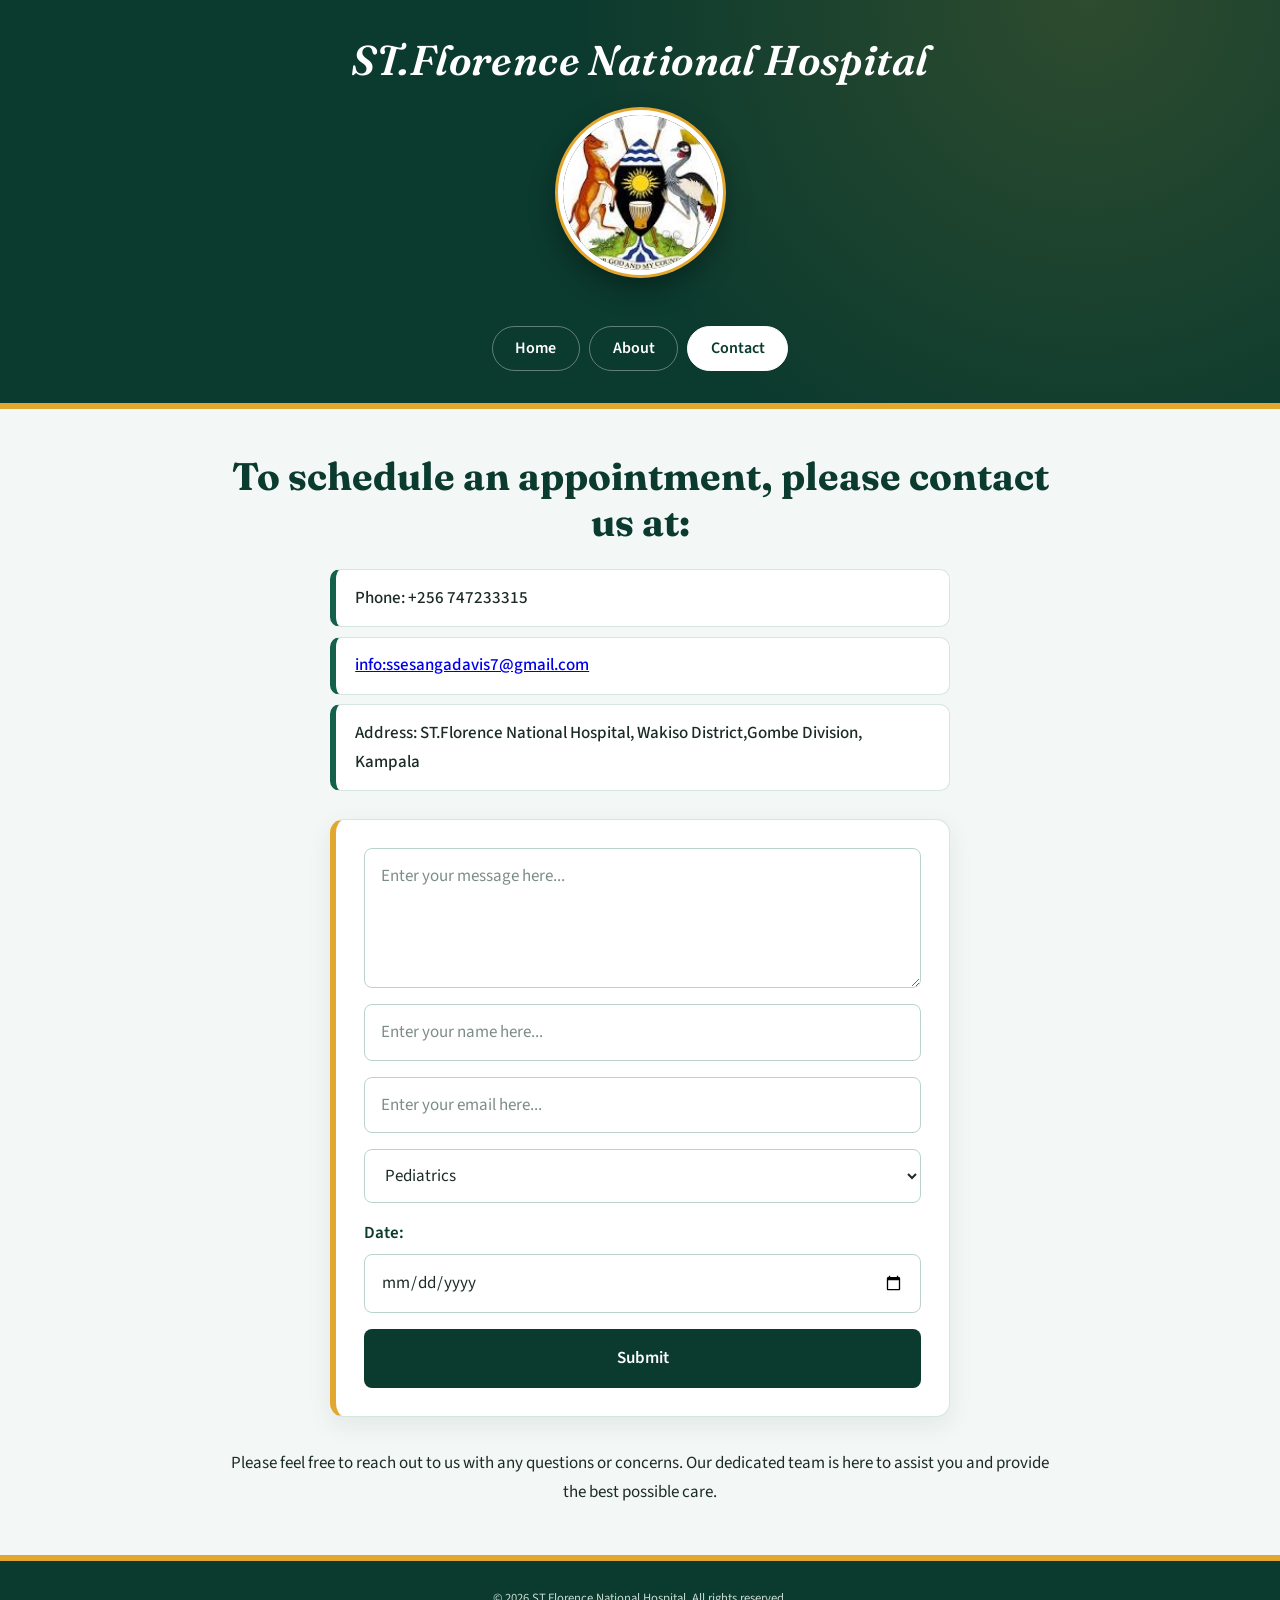
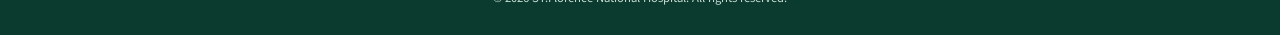
==== contact.html @ 91bd2b86 "Add files via upload" ====
<!DOCTYPE html>
<html lang="en">

<head>
    <meta charset="UTF-8">
    <meta name="viewport" content="width=device-width, initial-scale=1.0">
    <a href="index.html"></a>
    <link href="style.css" rel="stylesheet">
    <title>Contact ST.Florence National Hospital</title>
</head>

<body>
    <center>
        <h1>ST.Florence National Hospital</h1>
        <img src="logo.jpg" alt="ST.Florence National Hospital Logo" width="200" height="200"><br><br>
        <nav>

            <a href="index.html">Home</a>|
            <a href="about.html">About</a>|
            <a href="contact.html">Contact</a>

        </nav>


    </center>
    <h2>To schedule an appointment, please contact us at:</h2>
    <p>Phone: +256 747233315</p>
    <p><a href="mailto:info:ssesangadavis7@gmail.com">info:ssesangadavis7@gmail.com</a></p>
    <p>Address: ST.Florence National Hospital, Wakiso District,Gombe Division, Kampala</p>
    <form action="" method="POST">
        <textarea name="message" placeholder="Enter your message here..." required></textarea><br><br>

        <input type="text" name="name" placeholder="Enter your name here..." required><br><br>
        <input type="email" name="email" placeholder="Enter your email here..." required><br><br>

        <select name="department" id="department">
        <option value="Pediatrics">Pediatrics</option>
        <option value="Obstetrics and Gynecology">Obstetrics and Gynecology</option>
        <option value="Surgery">Surgery</option>
        <option value="Emergency Care">Emergency Care</option>
        <option value="Laboratory Services">Laboratory Services</option>
        <option value="Pharmacy Services">Pharmacy Services</option>
    </select>

        <label for="Date">Date:</label>
        <input type="date" id="Date" name="Date" required><br><br>

        <button type="submit">Submit</button><br><br>
    </form>
    <p>Please feel free to reach out to us with any questions or concerns. Our dedicated team is here to assist you and provide the best possible care.</p>
    <p><small>&copy; 2026 ST.Florence National Hospital. All rights reserved.</small></p>
</body>

</html>
---- style.css ----
@import url("https://fonts.googleapis.com/css2?family=Fraunces:ital,opsz,wght@0,9..144,500;0,9..144,700;1,9..144,600&family=Source+Sans+3:wght@400;500;600&display=swap");
:root {
    --green-900: #0b3a2e;
    --green-700: #14604a;
    --green-100: #e3f1ec;
    --gold: #e3a72f;
    --ink: #1c2b27;
    --muted: #51625c;
    --page: #f3f7f5;
    --white: #ffffff;
    --serif: "Fraunces", Georgia, "Times New Roman", serif;
    --sans: "Source Sans 3", "Segoe UI", Roboto, Arial, sans-serif;
}

*,
*::before,
*::after {
    box-sizing: border-box;
}

body {
    margin: 0;
    font-family: var(--sans);
    font-size: 1.0625rem;
    line-height: 1.7;
    color: var(--ink);
    background: var(--page);
    -webkit-font-smoothing: antialiased;
}


/* ---------- Header (the <center> block) ---------- */

body>center {
    display: block;
    padding: 2.25rem 1rem 1.75rem;
    background: radial-gradient(circle at 85% 0%, rgba(227, 167, 47, 0.16), transparent 45%), var(--green-900);
    border-bottom: 6px solid var(--gold);
    color: var(--white);
}

body>center i {
    font-style: normal;
}

body>center h1 {
    margin: 0 auto 1.5rem;
    max-width: 22ch;
    font-family: var(--serif);
    font-style: italic;
    font-weight: 600;
    font-size: clamp(1.6rem, 5.5vw, 2.6rem);
    line-height: 1.2;
    letter-spacing: 0.01em;
    color: var(--white);
}

body>center img {
    width: clamp(110px, 26vw, 165px);
    height: clamp(110px, 26vw, 165px);
    object-fit: cover;
    border-radius: 50%;
    border: 5px solid var(--white);
    background: var(--white);
    box-shadow: 0 0 0 3px var(--gold), 0 12px 28px rgba(0, 0, 0, 0.35);
}


/* Navigation: the "|" separators are hidden, links become pills */

nav {
    font-size: 0;
    color: transparent;
    margin-top: 0.5rem;
}

nav a {
    display: inline-block;
    margin: 0.25rem 0.3rem;
    padding: 0.5rem 1.4rem;
    font-family: var(--sans);
    font-size: 1rem;
    font-weight: 600;
    color: var(--white);
    text-decoration: none;
    border: 1.5px solid rgba(255, 255, 255, 0.35);
    border-radius: 999px;
    transition: background 0.2s, color 0.2s, border-color 0.2s;
}

nav a:hover,
nav a:focus-visible {
    background: var(--gold);
    border-color: var(--gold);
    color: var(--green-900);
    outline: none;
}


/* Active page: Home on the index page, Contact on the page with a form */

body:not(:has(form)) nav a[href="index.html"],
body:has(form) nav a[href="contact.html"] {
    background: var(--white);
    border-color: var(--white);
    color: var(--green-900);
}


/* ---------- Page content column ---------- */

body> :not(center) {
    width: min(calc(100% - 2rem), 820px);
    margin-left: auto;
    margin-right: auto;
}

body>p {
    text-align: center;
    margin-top: 0;
    margin-bottom: 1.1rem;
}


/* Remove the empty paragraphs the browser creates from stray </p> tags */

p:empty {
    display: none;
}


/* ---------- Hero ---------- */

body>h2 {
    margin-top: 2.75rem;
    margin-bottom: 0.4rem;
    text-align: center;
    font-family: var(--sans);
    font-size: clamp(0.95rem, 2.6vw, 1.15rem);
    font-weight: 600;
    letter-spacing: 0.04em;
    color: var(--green-700);
}

body>h2 hero {
    display: block;
}

.hero-title {
    margin-top: 0;
    margin-bottom: 1.25rem;
    text-align: center;
    font-family: var(--serif);
    font-weight: 700;
    font-size: clamp(2.4rem, 8vw, 4.25rem);
    line-height: 1.08;
    letter-spacing: -0.01em;
    color: var(--green-900);
    animation: rise 0.7s ease-out both;
}

body>p.hero-description {
    width: min(calc(100% - 2rem), 660px);
    font-size: 1.2rem;
    color: var(--muted);
}


/* ---------- Photo ---------- */

body>img {
    display: block;
    width: min(calc(100% - 2rem), 560px);
    height: auto;
    aspect-ratio: 4 / 3;
    object-fit: cover;
    margin-top: 1.75rem;
    margin-bottom: 1.75rem;
    border-radius: 6px 28px 6px 28px;
    border: 6px solid var(--white);
    box-shadow: 0 14px 34px rgba(11, 58, 46, 0.22);
}


/* ---------- Opening hours + map card ---------- */

body>p:has(marquee) {
    margin-top: 2rem;
    padding: 1.5rem 1.5rem 1.25rem;
    background: var(--white);
    border: 1px solid #d5e6df;
    border-left: 6px solid var(--gold);
    border-radius: 14px;
    font-weight: 500;
    box-shadow: 0 8px 24px rgba(11, 58, 46, 0.08);
}

marquee {
    display: block;
    margin: 1.25rem 0 1rem;
    padding: 0.2rem 0;
    background: var(--green-100);
    border-radius: 8px;
}

marquee h2 {
    margin: 0;
    font-family: var(--serif);
    font-size: 1.2rem;
    font-weight: 600;
    color: var(--green-900);
}

iframe {
    display: block;
    width: 100%;
    max-width: 100%;
    height: clamp(280px, 52vw, 420px);
    margin: 0 auto 0.5rem;
    border-radius: 10px;
}


/* ---------- Contact page ---------- */


/* Page heading (only the page that has a form) */

body>h2:has(~form) {
    margin-top: 2.75rem;
    margin-bottom: 1.5rem;
    font-family: var(--serif);
    font-size: clamp(1.6rem, 5vw, 2.4rem);
    font-weight: 700;
    line-height: 1.2;
    letter-spacing: 0;
    color: var(--green-900);
}


/* Phone, email and address rows */

body>p:has(+form),
body>p:has(+p+form),
body>p:has(+p+p+form) {
    width: min(calc(100% - 2rem), 620px);
    margin-bottom: 0.6rem;
    padding: 0.85rem 1.2rem;
    text-align: left;
    font-weight: 500;
    background: var(--white);
    border: 1px solid #d5e6df;
    border-left: 6px solid var(--green-700);
    border-radius: 10px;
    overflow-wrap: anywhere;
}


/* Appointment form */

body>form {
    width: min(calc(100% - 2rem), 620px);
    margin-top: 1.75rem;
    margin-bottom: 2rem;
    padding: 1.75rem;
    background: var(--white);
    border: 1px solid #d5e6df;
    border-left: 6px solid var(--gold);
    border-radius: 14px;
    box-shadow: 0 8px 24px rgba(11, 58, 46, 0.08);
}


/* The <br> tags in the form are replaced by spacing */

form br {
    display: none;
}

form textarea,
form input,
form select {
    display: block;
    width: 100%;
    margin-bottom: 1rem;
    padding: 0.8rem 1rem;
    font: inherit;
    color: var(--ink);
    background: var(--white);
    border: 1.5px solid #bcd3ca;
    border-radius: 8px;
    transition: border-color 0.2s, box-shadow 0.2s;
}

form textarea {
    min-height: 140px;
    resize: vertical;
}

form ::placeholder {
    color: #7c8d87;
}

form textarea:focus,
form input:focus,
form select:focus {
    outline: none;
    border-color: var(--green-700);
    box-shadow: 0 0 0 4px rgba(20, 96, 74, 0.18);
}

form label {
    display: block;
    margin-bottom: 0.4rem;
    font-weight: 600;
    color: var(--green-900);
}

form button {
    display: block;
    width: 100%;
    margin-top: 0.5rem;
    padding: 0.95rem 1.5rem;
    font: inherit;
    font-weight: 600;
    color: var(--white);
    background: var(--green-900);
    border: 0;
    border-radius: 8px;
    cursor: pointer;
    transition: background 0.2s, color 0.2s;
}

form button:hover {
    background: var(--gold);
    color: var(--green-900);
}

form button:focus-visible {
    outline: 3px solid var(--gold);
    outline-offset: 3px;
}


/* ---------- Footer (the copyright line; also styles a real <footer>) ---------- */

footer,
body>p:has(+p:empty),
body>p:has(>small:only-child) {
    width: 100%;
    max-width: none;
    margin-top: 3rem;
    margin-bottom: 0;
    padding: 1.5rem 1rem;
    background: var(--green-900);
    border-top: 6px solid var(--gold);
    color: #c9dcd4;
    font-size: 0.95rem;
    text-align: center;
}


/* ---------- Motion + small screens ---------- */

@keyframes rise {
    from {
        opacity: 0;
        transform: translateY(14px);
    }
    to {
        opacity: 1;
        transform: none;
    }
}

@media (prefers-reduced-motion: reduce) {
    .hero-title {
        animation: none;
    }
    nav a {
        transition: none;
    }
}

@media (max-width: 480px) {
    body {
        font-size: 1rem;
    }
    nav a {
        padding: 0.45rem 1rem;
        margin: 0.2rem;
    }
    body>p:has(marquee) {
        padding: 1.1rem 1rem;
    }
}
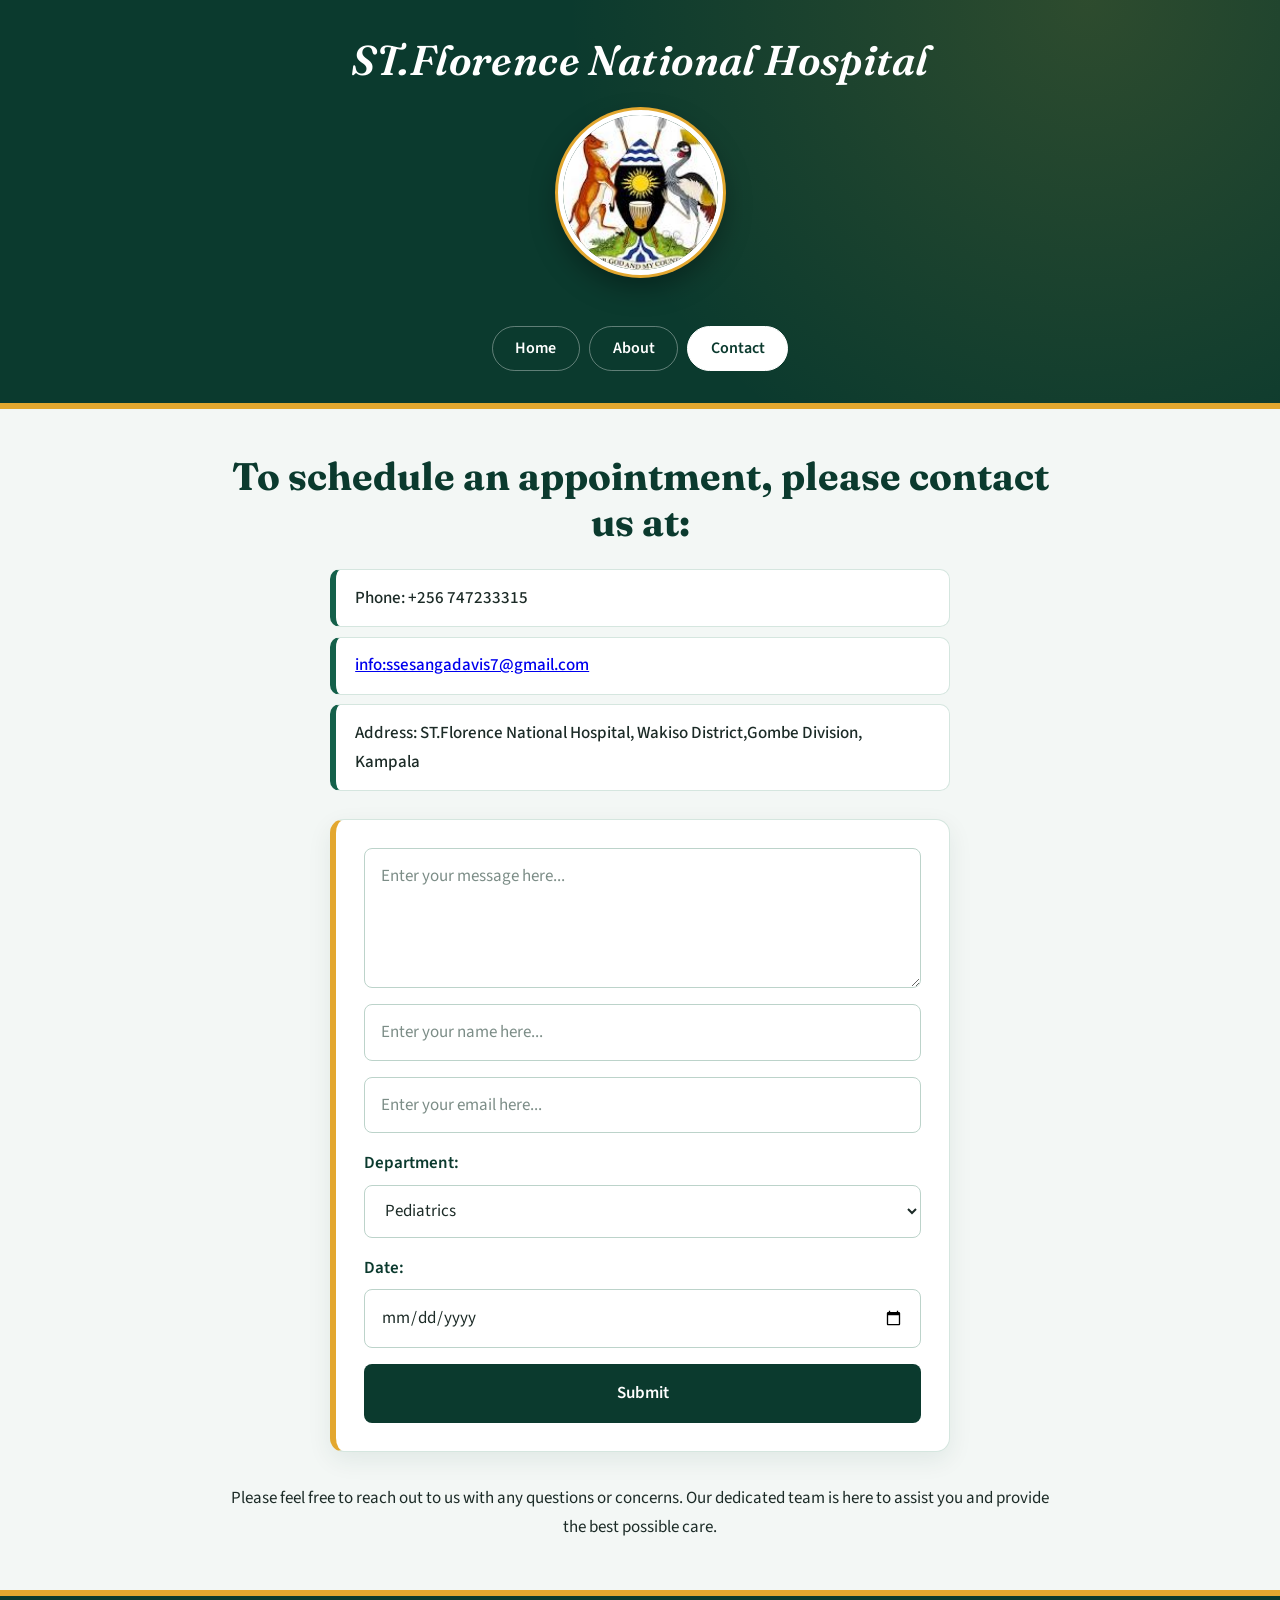
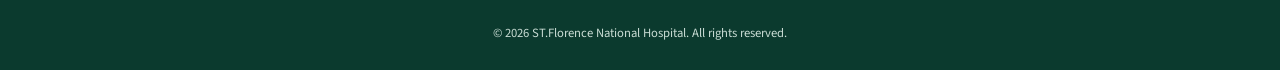
==== commit 705382a3: "Modify contact form for Web3Forms integration Updated form action to use Web3Forms API for message s" ====
--- a/contact.html
+++ b/contact.html
@@ -27,28 +27,34 @@
     <p>Phone: +256 747233315</p>
     <p><a href="mailto:info:ssesangadavis7@gmail.com">info:ssesangadavis7@gmail.com</a></p>
     <p>Address: ST.Florence National Hospital, Wakiso District,Gombe Division, Kampala</p>
-    <form action="" method="POST">
-        <textarea name="message" placeholder="Enter your message here..." required></textarea><br><br>
+    <form action="https://api.web3forms.com/submit" method="POST">
+    <input type="hidden" name="access_key" value="YOUR_ACCESS_KEY">
+    <input type="hidden" name="subject" value="New message from ST.Florence website">
+    <input type="hidden" name="redirect" value="https://ssesangadavis7-gif.github.io/st.florence/index.html">
+    <input type="checkbox" name="botcheck" style="display:none">
 
-        <input type="text" name="name" placeholder="Enter your name here..." required><br><br>
-        <input type="email" name="email" placeholder="Enter your email here..." required><br><br>
+    <textarea name="message" placeholder="Enter your message here..." required></textarea><br><br>
 
-        <select name="department" id="department">
+    <input type="text" name="name" placeholder="Enter your name here..." required><br><br>
+    <input type="email" name="email" placeholder="Enter your email here..." required><br><br>
+
+    <label for="department">Department:</label>
+    <select name="department" id="department">
         <option value="Pediatrics">Pediatrics</option>
         <option value="Obstetrics and Gynecology">Obstetrics and Gynecology</option>
         <option value="Surgery">Surgery</option>
         <option value="Emergency Care">Emergency Care</option>
         <option value="Laboratory Services">Laboratory Services</option>
         <option value="Pharmacy Services">Pharmacy Services</option>
-    </select>
+    </select><br><br>
 
-        <label for="Date">Date:</label>
-        <input type="date" id="Date" name="Date" required><br><br>
+    <label for="Date">Date:</label>
+    <input type="date" id="Date" name="Date" required><br><br>
 
-        <button type="submit">Submit</button><br><br>
-    </form>
+    <button type="submit">Submit</button><br><br>
+</form>
     <p>Please feel free to reach out to us with any questions or concerns. Our dedicated team is here to assist you and provide the best possible care.</p>
     <p><small>&copy; 2026 ST.Florence National Hospital. All rights reserved.</small></p>
 </body>
 
-</html>+</html>
